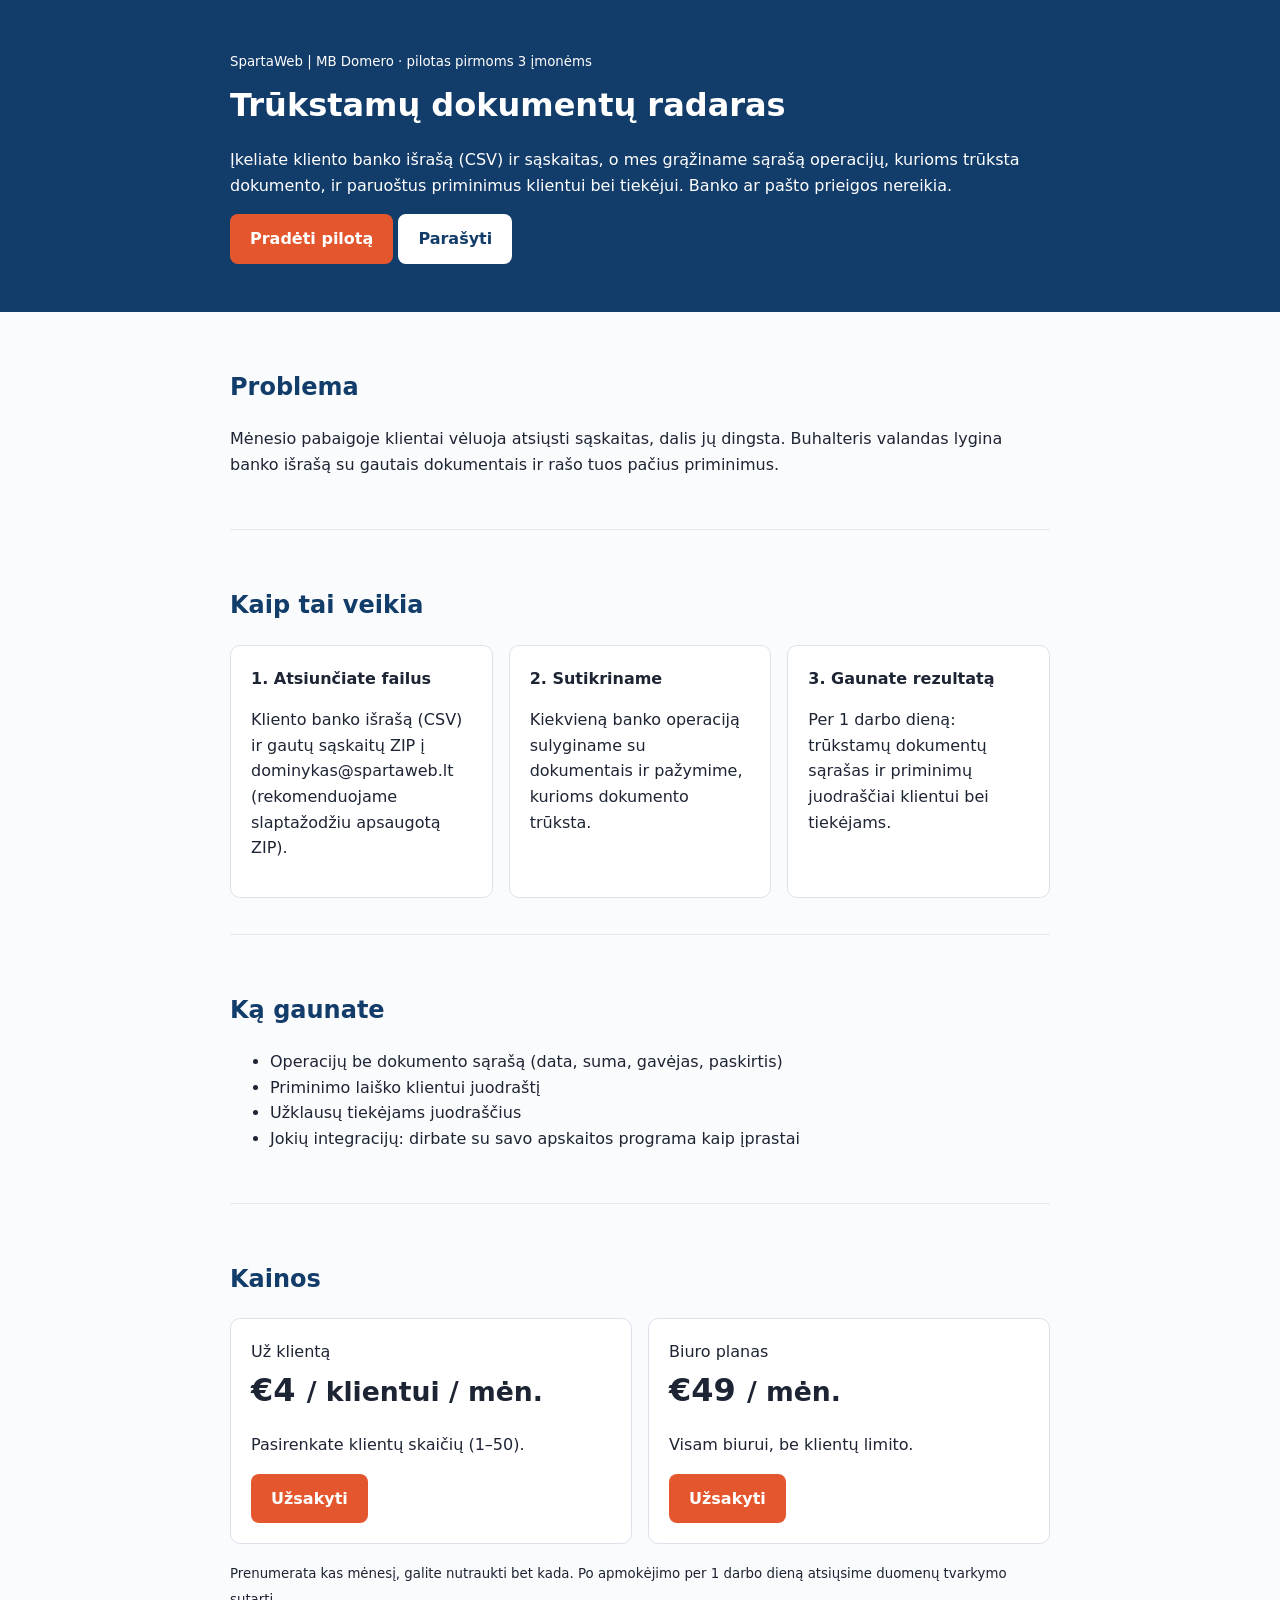
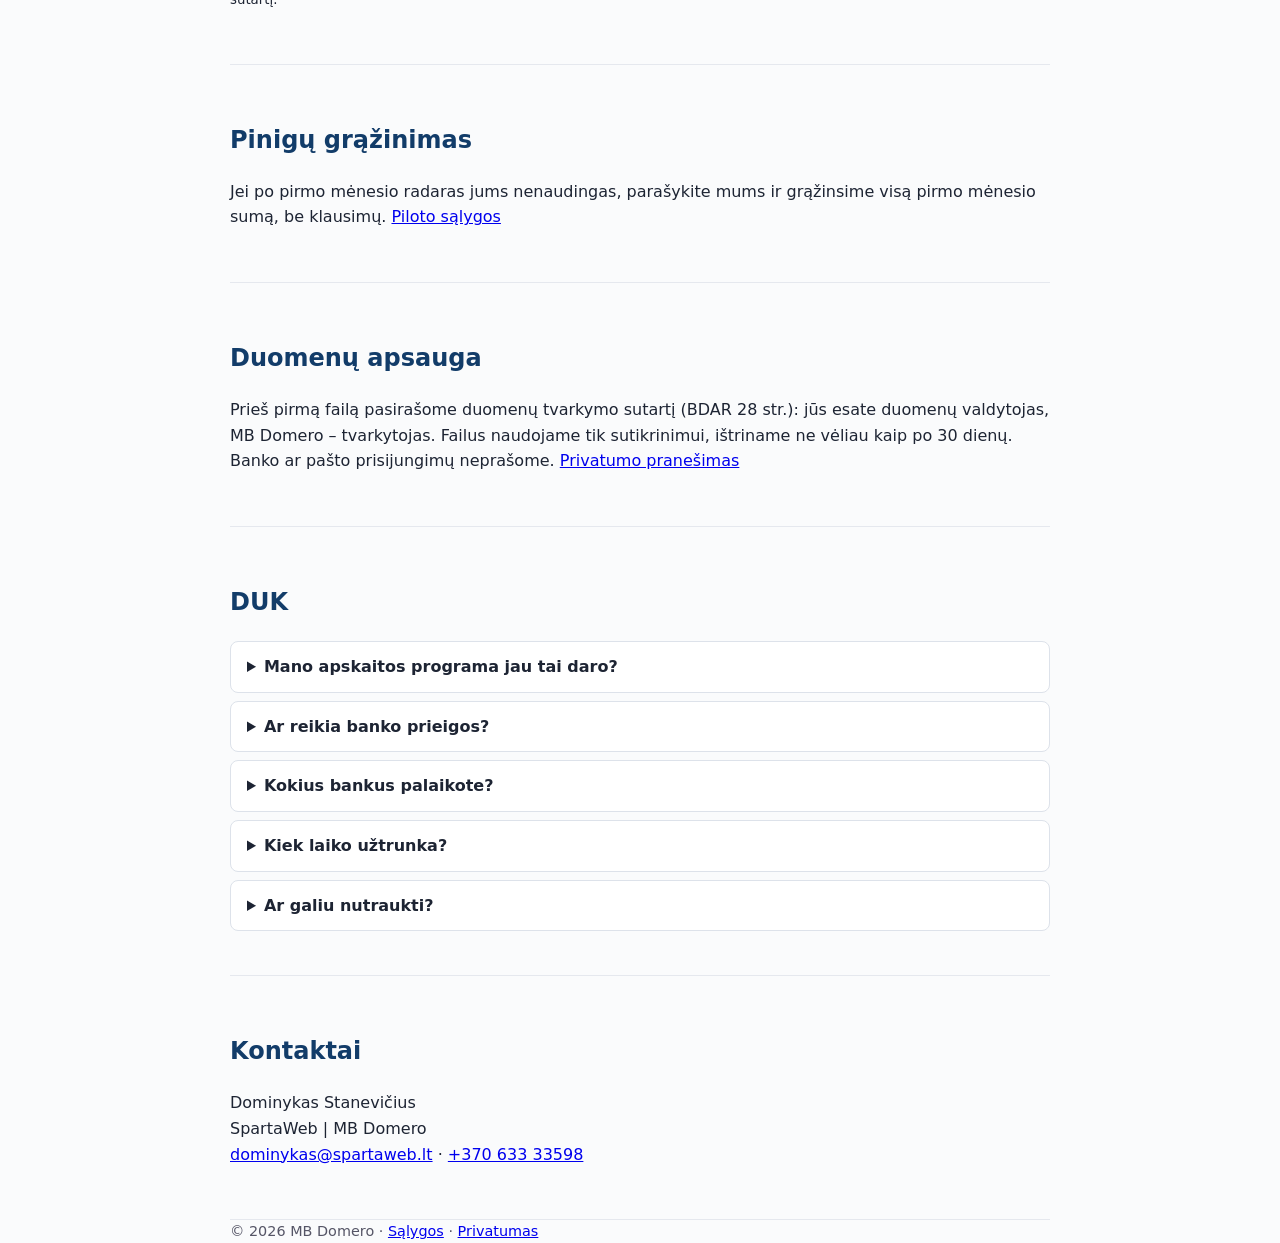
==== index.html @ 7cc7ab01 "SIG-021 radaras pilot page" ====
<!doctype html><html lang="lt"><head><meta charset="utf-8"><meta name="viewport" content="width=device-width,initial-scale=1">
<title>Trūkstamų dokumentų radaras buhalterinėms įmonėms | SpartaWeb</title><meta name="description" content="Įkelkite kliento banko išrašą ir gaukite sąrašą operacijų, kurioms trūksta dokumento, bei paruoštus priminimus.">
<link rel="stylesheet" href="style.css"></head><body>
<header><div class="w"><small>SpartaWeb | MB Domero · pilotas pirmoms 3 įmonėms</small>
<h1>Trūkstamų dokumentų radaras</h1><p>Įkeliate kliento banko išrašą (CSV) ir sąskaitas, o mes grąžiname sąrašą operacijų, kurioms trūksta dokumento, ir paruoštus priminimus klientui bei tiekėjui. Banko ar pašto prieigos nereikia.</p>
<a class="btn" href="#kainos">Pradėti pilotą</a> <a class="btn alt" href="mailto:dominykas@spartaweb.lt">Parašyti</a></div></header>
<main class="w">
<section><h2>Problema</h2><p>Mėnesio pabaigoje klientai vėluoja atsiųsti sąskaitas, dalis jų dingsta. Buhalteris valandas lygina banko išrašą su gautais dokumentais ir rašo tuos pačius priminimus.</p></section>
<section><h2>Kaip tai veikia</h2><div class="cards">
<div class="card"><b>1. Atsiunčiate failus</b><p>Kliento banko išrašą (CSV) ir gautų sąskaitų ZIP į dominykas@spartaweb.lt (rekomenduojame slaptažodžiu apsaugotą ZIP).</p></div>
<div class="card"><b>2. Sutikriname</b><p>Kiekvieną banko operaciją sulyginame su dokumentais ir pažymime, kurioms dokumento trūksta.</p></div>
<div class="card"><b>3. Gaunate rezultatą</b><p>Per 1 darbo dieną: trūkstamų dokumentų sąrašas ir priminimų juodraščiai klientui bei tiekėjams.</p></div></div></section>
<section><h2>Ką gaunate</h2><ul><li>Operacijų be dokumento sąrašą (data, suma, gavėjas, paskirtis)</li><li>Priminimo laiško klientui juodraštį</li><li>Užklausų tiekėjams juodraščius</li><li>Jokių integracijų: dirbate su savo apskaitos programa kaip įprastai</li></ul></section>
<section id="kainos"><h2>Kainos</h2><div class="cards">
<div class="card"><div>Už klientą</div><div class="price">€4 <small>/ klientui / mėn.</small></div><p>Pasirenkate klientų skaičių (1–50).</p><a class="btn" href="https://buy.stripe.com/7sY28t3O4d5g0zm7ZP8bS00">Užsakyti</a></div>
<div class="card"><div>Biuro planas</div><div class="price">€49 <small>/ mėn.</small></div><p>Visam biurui, be klientų limito.</p><a class="btn" href="https://buy.stripe.com/14A6oJ84kd5g95Sbc18bS01">Užsakyti</a></div></div>
<p><small>Prenumerata kas mėnesį, galite nutraukti bet kada. Po apmokėjimo per 1 darbo dieną atsiųsime duomenų tvarkymo sutartį.</small></p></section>
<section><h2>Pinigų grąžinimas</h2><p>Jei po pirmo mėnesio radaras jums nenaudingas, parašykite mums ir grąžinsime visą pirmo mėnesio sumą, be klausimų. <a href="salygos.html">Piloto sąlygos</a></p></section>
<section><h2>Duomenų apsauga</h2><p>Prieš pirmą failą pasirašome duomenų tvarkymo sutartį (BDAR 28 str.): jūs esate duomenų valdytojas, MB Domero – tvarkytojas. Failus naudojame tik sutikrinimui, ištriname ne vėliau kaip po 30 dienų. Banko ar pašto prisijungimų neprašome. <a href="privatumas.html">Privatumo pranešimas</a></p></section>
<section><h2>DUK</h2>
<details><summary>Mano apskaitos programa jau tai daro?</summary><p>Daugelis programų importuoja banko išrašus ir sudengia skolas, bet nerodo, kuriai išmokai trūksta dokumento, ir neparuošia priminimų. Pilote tai patikrinsite patys – jei nebus naudos, grąžinsime pinigus.</p></details>
<details><summary>Ar reikia banko prieigos?</summary><p>Ne. Užtenka išrašo CSV, kurį eksportuojate iš banko ar apskaitos programos.</p></details>
<details><summary>Kokius bankus palaikote?</summary><p>Swedbank, SEB, Luminor, Šiaulių banką, Revolut ir kitus, jei išrašas yra CSV formatu.</p></details>
<details><summary>Kiek laiko užtrunka?</summary><p>Rezultatą atsiunčiame per 1 darbo dieną nuo failų gavimo.</p></details>
<details><summary>Ar galiu nutraukti?</summary><p>Taip, bet kada. Prenumerata baigsis apmokėto mėnesio pabaigoje.</p></details></section>
<section><h2>Kontaktai</h2><p>Dominykas Stanevičius<br>SpartaWeb | MB Domero<br><a href="mailto:dominykas@spartaweb.lt">dominykas@spartaweb.lt</a> · <a href="tel:+37063333598">+370 633 33598</a></p></section>
</main><footer class="w">© 2026 MB Domero · <a href="salygos.html">Sąlygos</a> · <a href="privatumas.html">Privatumas</a></footer></body></html>
---- style.css ----
*{box-sizing:border-box}body{margin:0;font-family:system-ui,-apple-system,Segoe UI,Roboto,sans-serif;color:#1d2433;line-height:1.6;background:#fafbfc}
.w{max-width:860px;margin:0 auto;padding:0 20px}header{background:#123c69;color:#fff;padding:48px 0}header h1{font-size:2rem;margin:.2em 0}
section{padding:36px 0;border-bottom:1px solid #e5e8ee}h2{color:#123c69}.cards{display:grid;grid-template-columns:repeat(auto-fit,minmax(240px,1fr));gap:16px}
.card{background:#fff;border:1px solid #dde2ea;border-radius:10px;padding:20px}.price{font-size:2rem;font-weight:700}
.btn{display:inline-block;background:#e4572e;color:#fff;padding:12px 20px;border-radius:8px;text-decoration:none;font-weight:600}.btn.alt{background:#fff;color:#123c69}
details{background:#fff;border:1px solid #dde2ea;border-radius:8px;padding:12px 16px;margin:8px 0}summary{font-weight:600;cursor:pointer}footer{padding:28px 0;font-size:.9rem;color:#556}
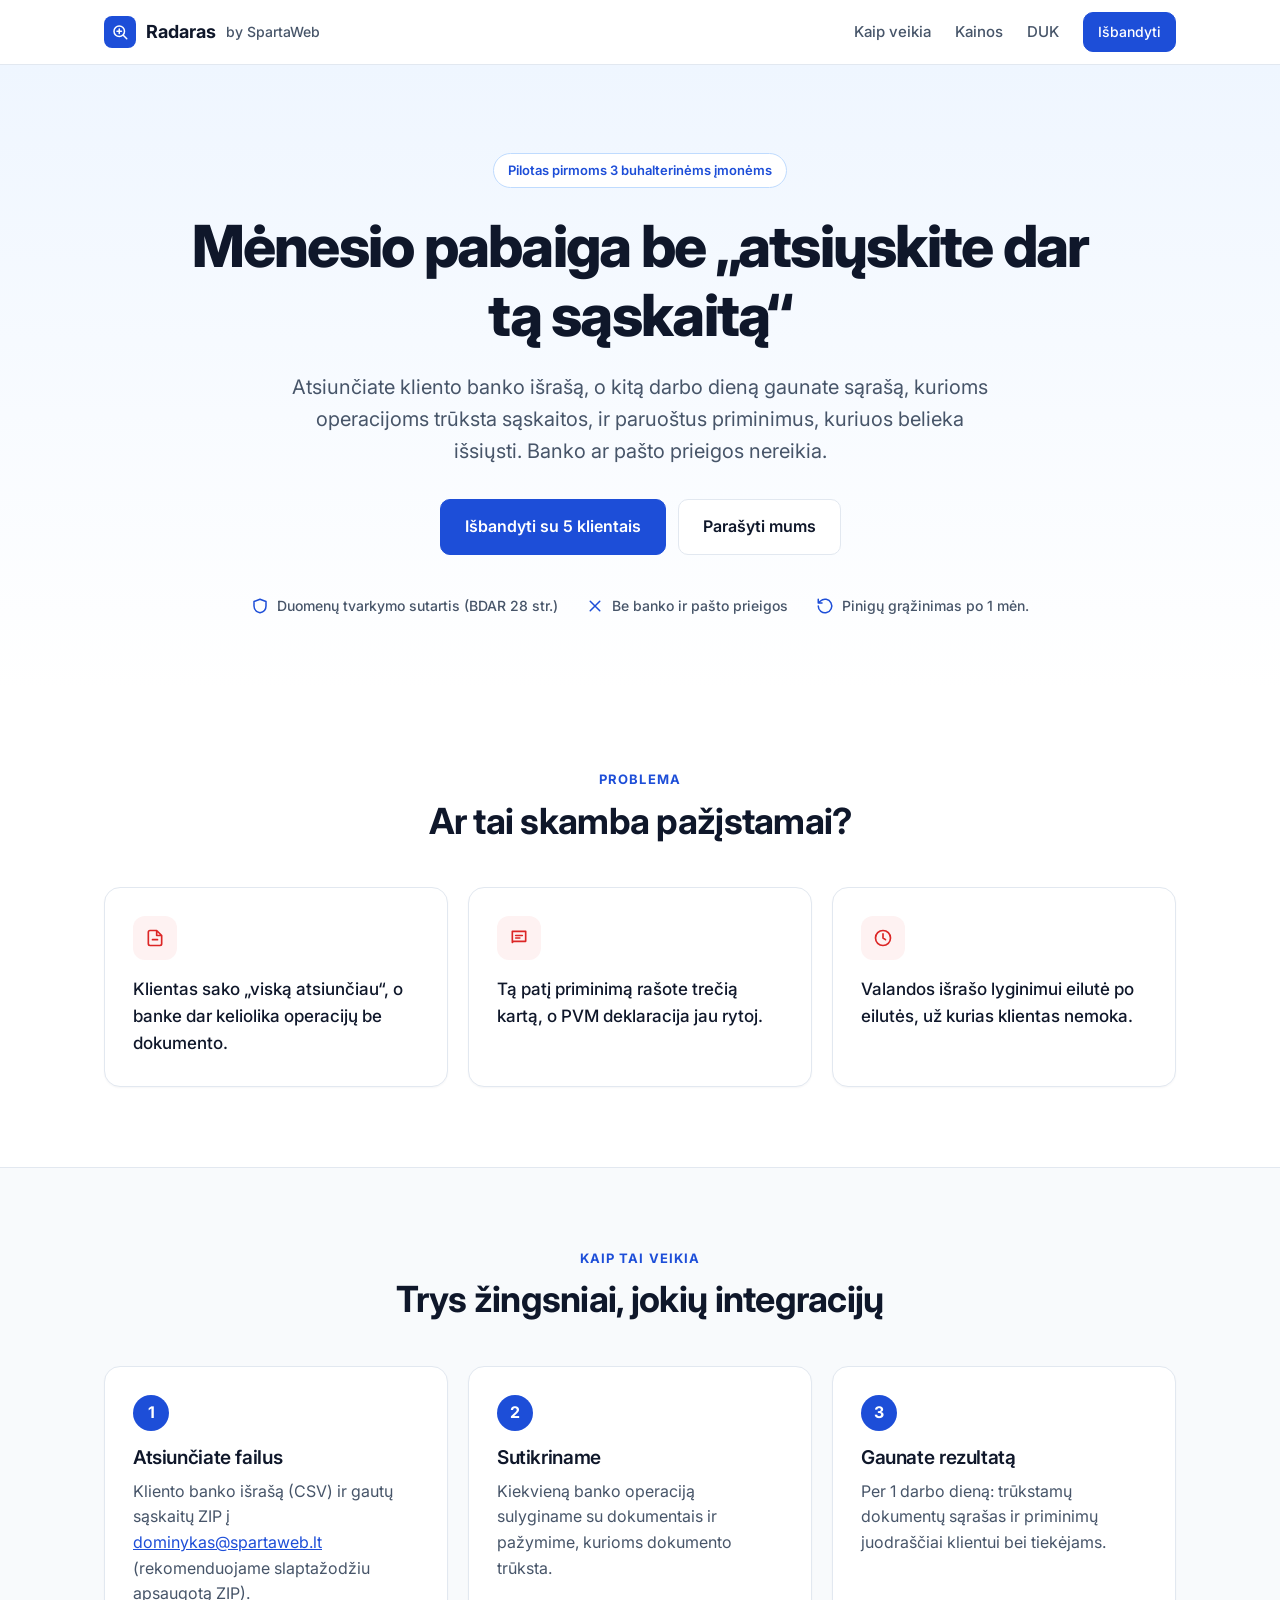
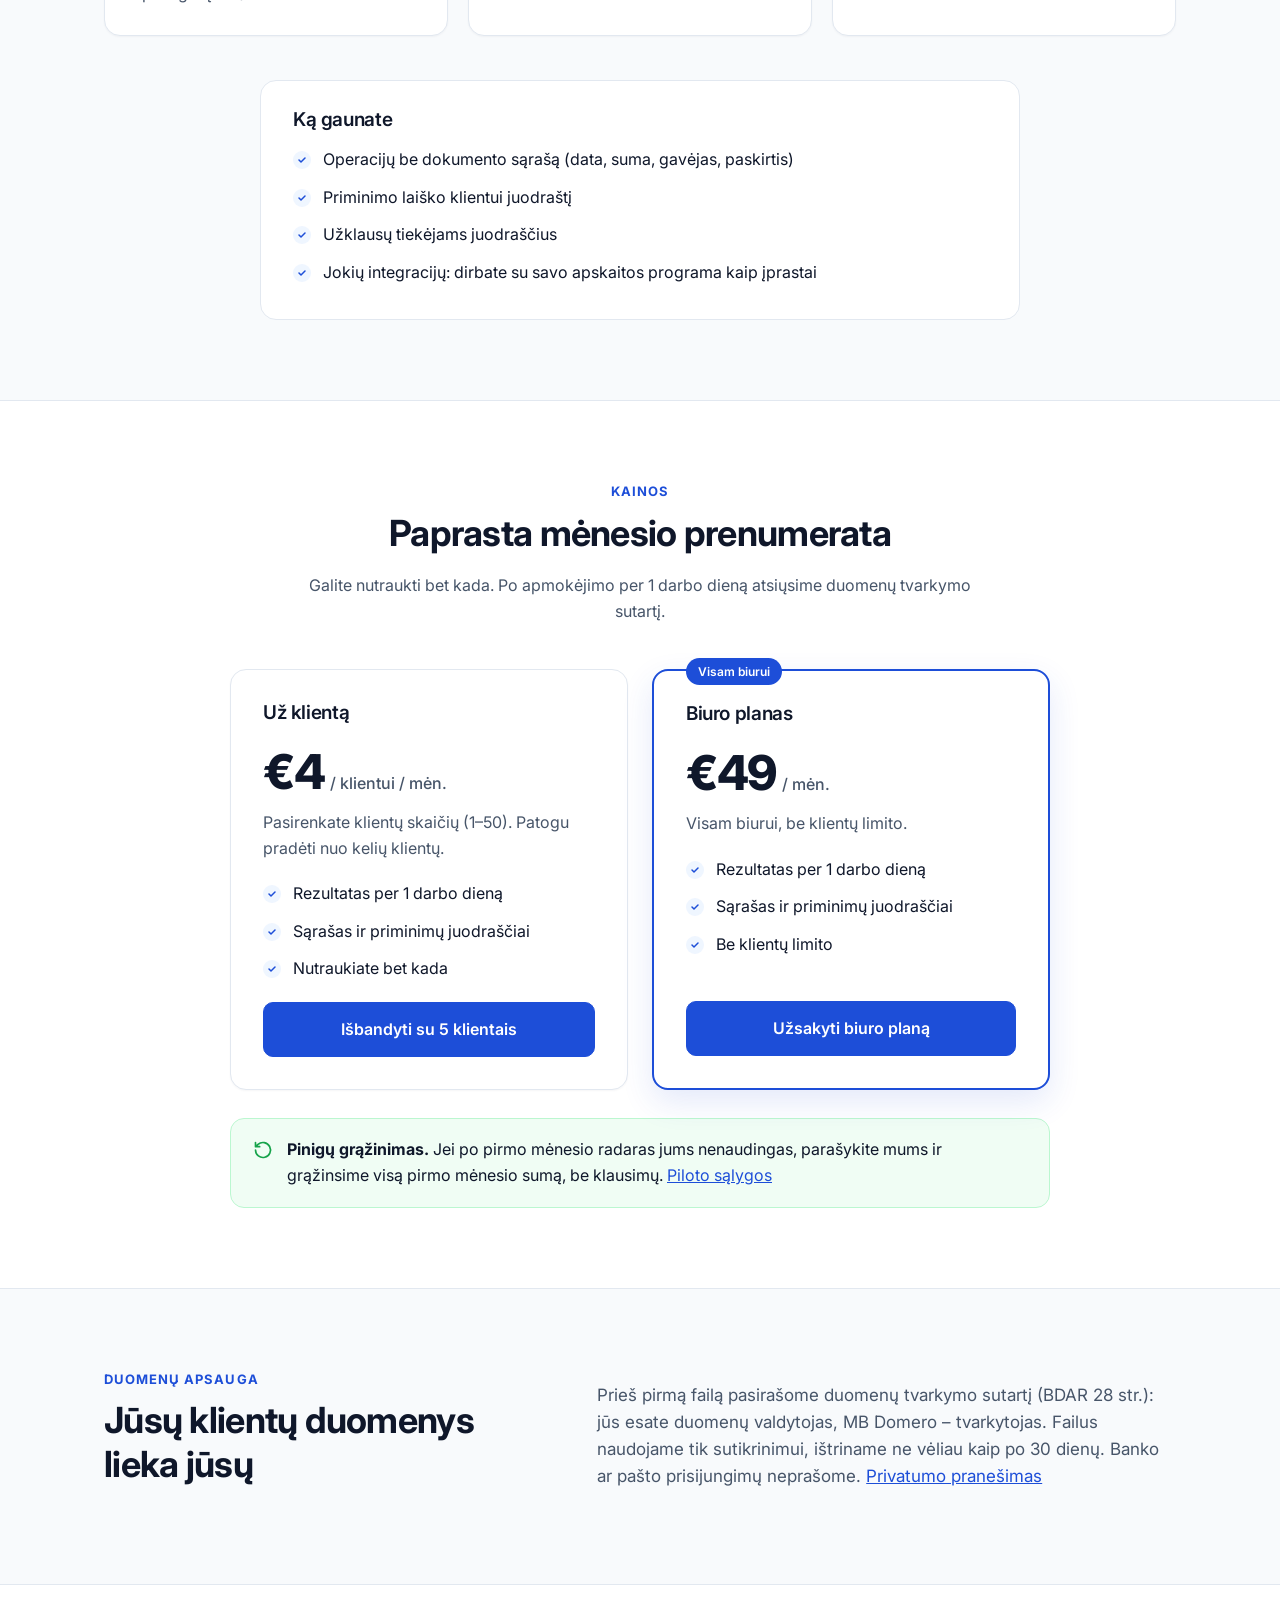
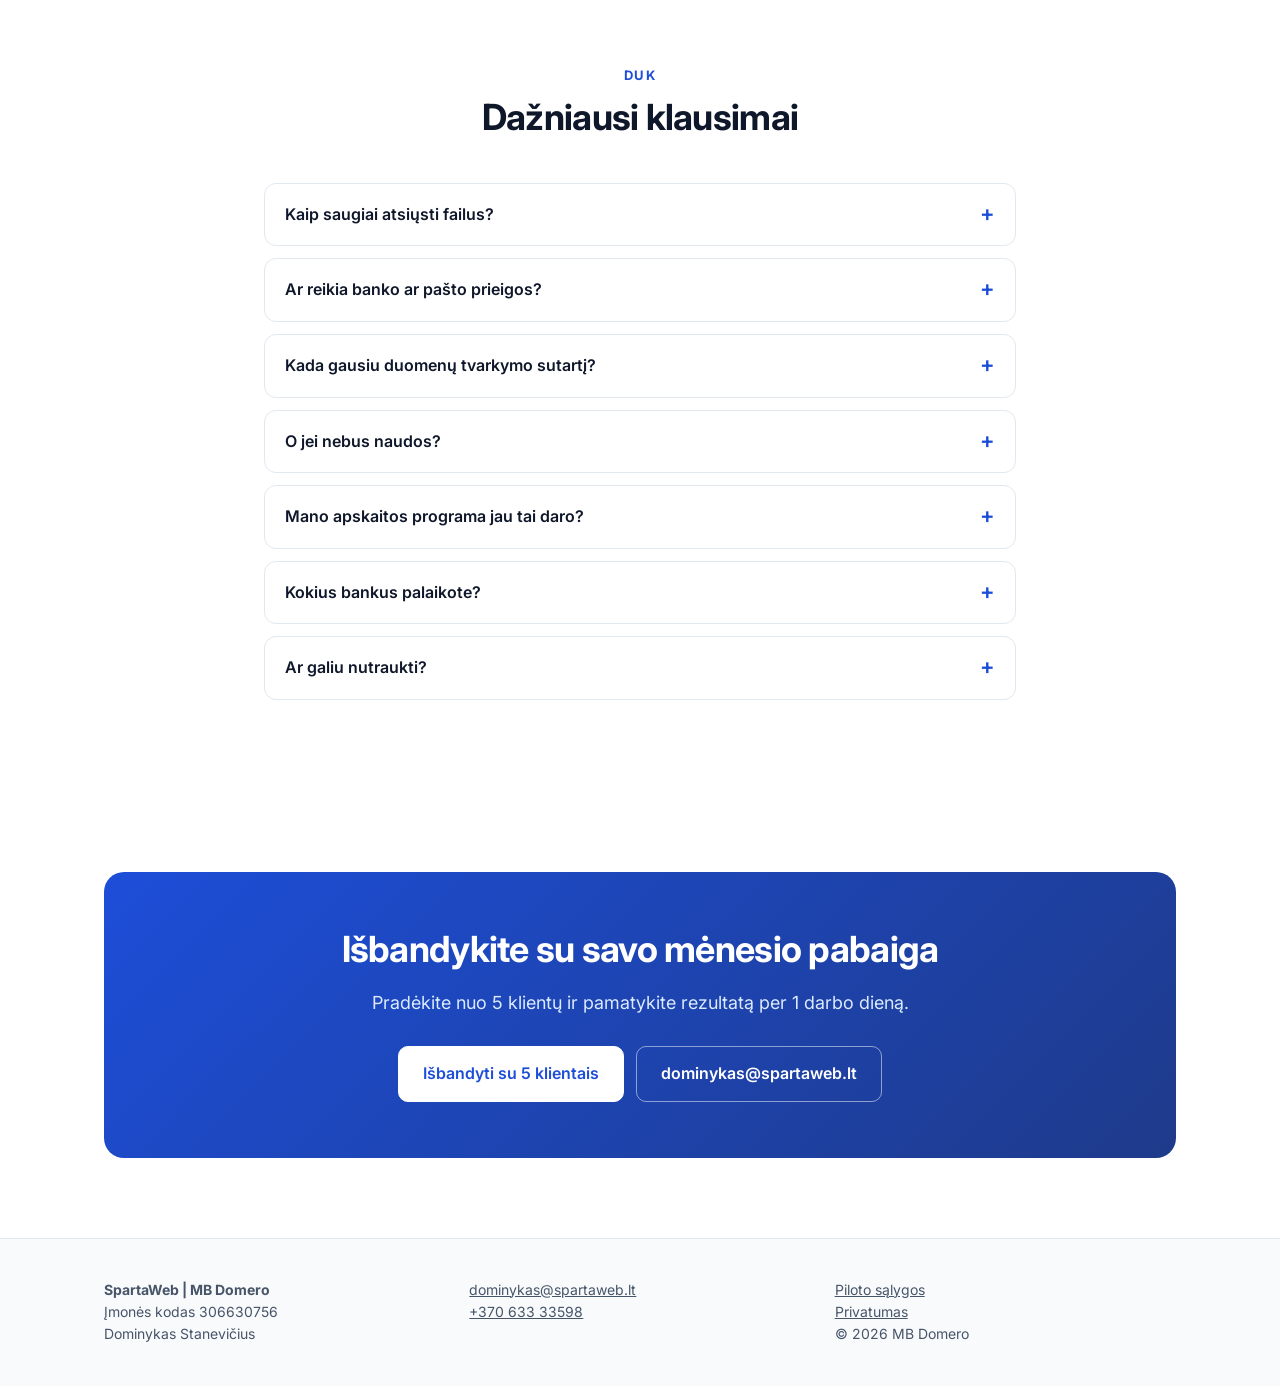
==== commit 6271d9a6: "Redesign: professional B2B look, customer-language copy, DUK" ====
--- a/index.html
+++ b/index.html
@@ -1,27 +1,75 @@
 <!doctype html><html lang="lt"><head><meta charset="utf-8"><meta name="viewport" content="width=device-width,initial-scale=1">
-<title>Trūkstamų dokumentų radaras buhalterinėms įmonėms | SpartaWeb</title><meta name="description" content="Įkelkite kliento banko išrašą ir gaukite sąrašą operacijų, kurioms trūksta dokumento, bei paruoštus priminimus.">
+<title>Trūkstamų dokumentų radaras buhalterinėms įmonėms | SpartaWeb</title>
+<meta name="description" content="Atsiunčiate kliento banko išrašą, o kitą darbo dieną gaunate sąrašą operacijų be sąskaitos ir paruoštus priminimus.">
+<link rel="preconnect" href="https://fonts.googleapis.com"><link rel="preconnect" href="https://fonts.gstatic.com" crossorigin>
+<link href="https://fonts.googleapis.com/css2?family=Inter:wght@400;500;600;700;800&display=swap" rel="stylesheet">
 <link rel="stylesheet" href="style.css"></head><body>
-<header><div class="w"><small>SpartaWeb | MB Domero · pilotas pirmoms 3 įmonėms</small>
-<h1>Trūkstamų dokumentų radaras</h1><p>Įkeliate kliento banko išrašą (CSV) ir sąskaitas, o mes grąžiname sąrašą operacijų, kurioms trūksta dokumento, ir paruoštus priminimus klientui bei tiekėjui. Banko ar pašto prieigos nereikia.</p>
-<a class="btn" href="#kainos">Pradėti pilotą</a> <a class="btn alt" href="mailto:dominykas@spartaweb.lt">Parašyti</a></div></header>
-<main class="w">
-<section><h2>Problema</h2><p>Mėnesio pabaigoje klientai vėluoja atsiųsti sąskaitas, dalis jų dingsta. Buhalteris valandas lygina banko išrašą su gautais dokumentais ir rašo tuos pačius priminimus.</p></section>
-<section><h2>Kaip tai veikia</h2><div class="cards">
-<div class="card"><b>1. Atsiunčiate failus</b><p>Kliento banko išrašą (CSV) ir gautų sąskaitų ZIP į dominykas@spartaweb.lt (rekomenduojame slaptažodžiu apsaugotą ZIP).</p></div>
-<div class="card"><b>2. Sutikriname</b><p>Kiekvieną banko operaciją sulyginame su dokumentais ir pažymime, kurioms dokumento trūksta.</p></div>
-<div class="card"><b>3. Gaunate rezultatą</b><p>Per 1 darbo dieną: trūkstamų dokumentų sąrašas ir priminimų juodraščiai klientui bei tiekėjams.</p></div></div></section>
-<section><h2>Ką gaunate</h2><ul><li>Operacijų be dokumento sąrašą (data, suma, gavėjas, paskirtis)</li><li>Priminimo laiško klientui juodraštį</li><li>Užklausų tiekėjams juodraščius</li><li>Jokių integracijų: dirbate su savo apskaitos programa kaip įprastai</li></ul></section>
-<section id="kainos"><h2>Kainos</h2><div class="cards">
-<div class="card"><div>Už klientą</div><div class="price">€4 <small>/ klientui / mėn.</small></div><p>Pasirenkate klientų skaičių (1–50).</p><a class="btn" href="https://buy.stripe.com/7sY28t3O4d5g0zm7ZP8bS00">Užsakyti</a></div>
-<div class="card"><div>Biuro planas</div><div class="price">€49 <small>/ mėn.</small></div><p>Visam biurui, be klientų limito.</p><a class="btn" href="https://buy.stripe.com/14A6oJ84kd5g95Sbc18bS01">Užsakyti</a></div></div>
-<p><small>Prenumerata kas mėnesį, galite nutraukti bet kada. Po apmokėjimo per 1 darbo dieną atsiųsime duomenų tvarkymo sutartį.</small></p></section>
-<section><h2>Pinigų grąžinimas</h2><p>Jei po pirmo mėnesio radaras jums nenaudingas, parašykite mums ir grąžinsime visą pirmo mėnesio sumą, be klausimų. <a href="salygos.html">Piloto sąlygos</a></p></section>
-<section><h2>Duomenų apsauga</h2><p>Prieš pirmą failą pasirašome duomenų tvarkymo sutartį (BDAR 28 str.): jūs esate duomenų valdytojas, MB Domero – tvarkytojas. Failus naudojame tik sutikrinimui, ištriname ne vėliau kaip po 30 dienų. Banko ar pašto prisijungimų neprašome. <a href="privatumas.html">Privatumo pranešimas</a></p></section>
-<section><h2>DUK</h2>
+<nav class="nav"><div class="w nav-in"><a class="logo" href="index.html"><span class="mark"><svg viewBox="0 0 24 24" width="18" height="18" fill="none" stroke="currentColor" stroke-width="2.2" stroke-linecap="round"><circle cx="11" cy="11" r="7"/><path d="M21 21l-4.3-4.3M8 11h6M11 8v6"/></svg></span>Radaras <span class="by">by SpartaWeb</span></a>
+<div class="nav-links"><a href="#kaip">Kaip veikia</a><a href="#kainos">Kainos</a><a href="#duk">DUK</a><a class="btn sm" href="#kainos">Išbandyti</a></div></div></nav>
+
+<header class="hero"><div class="w">
+<span class="pill">Pilotas pirmoms 3 buhalterinėms įmonėms</span>
+<h1>Mėnesio pabaiga be „atsiųskite dar tą sąskaitą“</h1>
+<p class="lead">Atsiunčiate kliento banko išrašą, o kitą darbo dieną gaunate sąrašą, kurioms operacijoms trūksta sąskaitos, ir paruoštus priminimus, kuriuos belieka išsiųsti. Banko ar pašto prieigos nereikia.</p>
+<div class="cta"><a class="btn lg" href="#kainos">Išbandyti su 5 klientais</a><a class="btn ghost lg" href="mailto:dominykas@spartaweb.lt">Parašyti mums</a></div>
+<ul class="trust">
+<li><svg viewBox="0 0 24 24"><path d="M12 3l8 3v6c0 5-3.5 8-8 9-4.5-1-8-4-8-9V6z"/></svg>Duomenų tvarkymo sutartis (BDAR 28 str.)</li>
+<li><svg viewBox="0 0 24 24"><path d="M3 12h18M12 3v18" transform="rotate(45 12 12)"/></svg>Be banko ir pašto prieigos</li>
+<li><svg viewBox="0 0 24 24"><path d="M3 12a9 9 0 1 0 3-6.7L3 8M3 3v5h5"/></svg>Pinigų grąžinimas po 1 mėn.</li>
+</ul></div></header>
+
+<main>
+<section class="w sec"><div class="sec-h"><span class="eyebrow">Problema</span><h2>Ar tai skamba pažįstamai?</h2></div>
+<div class="grid3">
+<div class="card prob"><span class="ic"><svg viewBox="0 0 24 24"><path d="M14 3H6a2 2 0 0 0-2 2v14a2 2 0 0 0 2 2h12a2 2 0 0 0 2-2V9zM14 3v6h6M9 14l6 0"/></svg></span><p>Klientas sako „viską atsiunčiau“, o banke dar keliolika operacijų be dokumento.</p></div>
+<div class="card prob"><span class="ic"><svg viewBox="0 0 24 24"><path d="M4 4h16v12H5.2L4 17.2zM8 9h8M8 12h5"/></svg></span><p>Tą patį priminimą rašote trečią kartą, o PVM deklaracija jau rytoj.</p></div>
+<div class="card prob"><span class="ic"><svg viewBox="0 0 24 24"><circle cx="12" cy="12" r="9"/><path d="M12 7v5l3 2"/></svg></span><p>Valandos išrašo lyginimui eilutė po eilutės, už kurias klientas nemoka.</p></div>
+</div></section>
+
+<section id="kaip" class="band"><div class="w sec"><div class="sec-h"><span class="eyebrow">Kaip tai veikia</span><h2>Trys žingsniai, jokių integracijų</h2></div>
+<div class="grid3 steps">
+<div class="card"><span class="num">1</span><h3>Atsiunčiate failus</h3><p>Kliento banko išrašą (CSV) ir gautų sąskaitų ZIP į <a href="mailto:dominykas@spartaweb.lt">dominykas@spartaweb.lt</a> (rekomenduojame slaptažodžiu apsaugotą ZIP).</p></div>
+<div class="card"><span class="num">2</span><h3>Sutikriname</h3><p>Kiekvieną banko operaciją sulyginame su dokumentais ir pažymime, kurioms dokumento trūksta.</p></div>
+<div class="card"><span class="num">3</span><h3>Gaunate rezultatą</h3><p>Per 1 darbo dieną: trūkstamų dokumentų sąrašas ir priminimų juodraščiai klientui bei tiekėjams.</p></div>
+</div>
+<div class="gets"><h3>Ką gaunate</h3><ul class="checks">
+<li>Operacijų be dokumento sąrašą (data, suma, gavėjas, paskirtis)</li>
+<li>Priminimo laiško klientui juodraštį</li>
+<li>Užklausų tiekėjams juodraščius</li>
+<li>Jokių integracijų: dirbate su savo apskaitos programa kaip įprastai</li></ul></div>
+</div></section>
+
+<section id="kainos" class="w sec"><div class="sec-h"><span class="eyebrow">Kainos</span><h2>Paprasta mėnesio prenumerata</h2><p class="muted">Galite nutraukti bet kada. Po apmokėjimo per 1 darbo dieną atsiųsime duomenų tvarkymo sutartį.</p></div>
+<div class="prices">
+<div class="card price-card"><h3>Už klientą</h3><div class="price">€4<span>/ klientui / mėn.</span></div><p class="muted">Pasirenkate klientų skaičių (1–50). Patogu pradėti nuo kelių klientų.</p>
+<ul class="checks"><li>Rezultatas per 1 darbo dieną</li><li>Sąrašas ir priminimų juodraščiai</li><li>Nutraukiate bet kada</li></ul>
+<a class="btn lg block" href="https://buy.stripe.com/7sY28t3O4d5g0zm7ZP8bS00">Išbandyti su 5 klientais</a></div>
+<div class="card price-card hl"><span class="tag">Visam biurui</span><h3>Biuro planas</h3><div class="price">€49<span>/ mėn.</span></div><p class="muted">Visam biurui, be klientų limito.</p>
+<ul class="checks"><li>Rezultatas per 1 darbo dieną</li><li>Sąrašas ir priminimų juodraščiai</li><li>Be klientų limito</li></ul>
+<a class="btn lg block" href="https://buy.stripe.com/14A6oJ84kd5g95Sbc18bS01">Užsakyti biuro planą</a></div>
+</div>
+<div class="refund"><svg viewBox="0 0 24 24"><path d="M3 12a9 9 0 1 0 3-6.7L3 8M3 3v5h5"/></svg><p><b>Pinigų grąžinimas.</b> Jei po pirmo mėnesio radaras jums nenaudingas, parašykite mums ir grąžinsime visą pirmo mėnesio sumą, be klausimų. <a href="salygos.html">Piloto sąlygos</a></p></div>
+</section>
+
+<section class="band"><div class="w sec two">
+<div><span class="eyebrow">Duomenų apsauga</span><h2>Jūsų klientų duomenys lieka jūsų</h2></div>
+<p>Prieš pirmą failą pasirašome duomenų tvarkymo sutartį (BDAR 28 str.): jūs esate duomenų valdytojas, MB Domero – tvarkytojas. Failus naudojame tik sutikrinimui, ištriname ne vėliau kaip po 30 dienų. Banko ar pašto prisijungimų neprašome. <a href="privatumas.html">Privatumo pranešimas</a></p>
+</div></section>
+
+<section id="duk" class="w sec narrow"><div class="sec-h"><span class="eyebrow">DUK</span><h2>Dažniausi klausimai</h2></div>
+<details><summary>Kaip saugiai atsiųsti failus?</summary><p>Banko išrašą (CSV) ir sąskaitų ZIP atsiunčiate į dominykas@spartaweb.lt. Rekomenduojame ZIP apsaugoti slaptažodžiu. Failus naudojame tik sutikrinimui ir ištriname ne vėliau kaip po 30 dienų.</p></details>
+<details><summary>Ar reikia banko ar pašto prieigos?</summary><p>Ne. Užtenka išrašo CSV, kurį eksportuojate iš banko ar apskaitos programos. Banko ar pašto prisijungimų neprašome.</p></details>
+<details><summary>Kada gausiu duomenų tvarkymo sutartį?</summary><p>Per 1 darbo dieną po apmokėjimo. Ją pasirašome prieš pirmą failą.</p></details>
+<details><summary>O jei nebus naudos?</summary><p>Per 14 dienų nuo pirmo mėnesio pabaigos parašykite dominykas@spartaweb.lt – grąžinsime visą pirmo mėnesio sumą per 5 darbo dienas, priežasties nereikalaujame.</p></details>
 <details><summary>Mano apskaitos programa jau tai daro?</summary><p>Daugelis programų importuoja banko išrašus ir sudengia skolas, bet nerodo, kuriai išmokai trūksta dokumento, ir neparuošia priminimų. Pilote tai patikrinsite patys – jei nebus naudos, grąžinsime pinigus.</p></details>
-<details><summary>Ar reikia banko prieigos?</summary><p>Ne. Užtenka išrašo CSV, kurį eksportuojate iš banko ar apskaitos programos.</p></details>
 <details><summary>Kokius bankus palaikote?</summary><p>Swedbank, SEB, Luminor, Šiaulių banką, Revolut ir kitus, jei išrašas yra CSV formatu.</p></details>
-<details><summary>Kiek laiko užtrunka?</summary><p>Rezultatą atsiunčiame per 1 darbo dieną nuo failų gavimo.</p></details>
-<details><summary>Ar galiu nutraukti?</summary><p>Taip, bet kada. Prenumerata baigsis apmokėto mėnesio pabaigoje.</p></details></section>
-<section><h2>Kontaktai</h2><p>Dominykas Stanevičius<br>SpartaWeb | MB Domero<br><a href="mailto:dominykas@spartaweb.lt">dominykas@spartaweb.lt</a> · <a href="tel:+37063333598">+370 633 33598</a></p></section>
-</main><footer class="w">© 2026 MB Domero · <a href="salygos.html">Sąlygos</a> · <a href="privatumas.html">Privatumas</a></footer></body></html>
+<details><summary>Ar galiu nutraukti?</summary><p>Taip, bet kada. Prenumerata baigsis apmokėto mėnesio pabaigoje.</p></details>
+</section>
+
+<section class="w sec"><div class="final"><h2>Išbandykite su savo mėnesio pabaiga</h2><p>Pradėkite nuo 5 klientų ir pamatykite rezultatą per 1 darbo dieną.</p><div class="cta"><a class="btn lg light" href="https://buy.stripe.com/7sY28t3O4d5g0zm7ZP8bS00">Išbandyti su 5 klientais</a><a class="btn lg outline" href="mailto:dominykas@spartaweb.lt">dominykas@spartaweb.lt</a></div></div></section>
+</main>
+<footer class="foot"><div class="w foot-in">
+<div><b>SpartaWeb | MB Domero</b><br>Įmonės kodas 306630756<br>Dominykas Stanevičius</div>
+<div><a href="mailto:dominykas@spartaweb.lt">dominykas@spartaweb.lt</a><br><a href="tel:+37063333598">+370 633 33598</a></div>
+<div><a href="salygos.html">Piloto sąlygos</a><br><a href="privatumas.html">Privatumas</a><br>© 2026 MB Domero</div>
+</div></footer></body></html>
--- a/style.css
+++ b/style.css
@@ -1,6 +1,54 @@
-*{box-sizing:border-box}body{margin:0;font-family:system-ui,-apple-system,Segoe UI,Roboto,sans-serif;color:#1d2433;line-height:1.6;background:#fafbfc}
-.w{max-width:860px;margin:0 auto;padding:0 20px}header{background:#123c69;color:#fff;padding:48px 0}header h1{font-size:2rem;margin:.2em 0}
-section{padding:36px 0;border-bottom:1px solid #e5e8ee}h2{color:#123c69}.cards{display:grid;grid-template-columns:repeat(auto-fit,minmax(240px,1fr));gap:16px}
-.card{background:#fff;border:1px solid #dde2ea;border-radius:10px;padding:20px}.price{font-size:2rem;font-weight:700}
-.btn{display:inline-block;background:#e4572e;color:#fff;padding:12px 20px;border-radius:8px;text-decoration:none;font-weight:600}.btn.alt{background:#fff;color:#123c69}
-details{background:#fff;border:1px solid #dde2ea;border-radius:8px;padding:12px 16px;margin:8px 0}summary{font-weight:600;cursor:pointer}footer{padding:28px 0;font-size:.9rem;color:#556}
+:root{--ink:#0f172a;--mut:#475569;--line:#e2e8f0;--bg2:#f8fafc;--pri:#1d4ed8;--pri2:#1e40af;--soft:#eff6ff}
+*{box-sizing:border-box}html{scroll-behavior:smooth}
+body{margin:0;font-family:Inter,system-ui,-apple-system,"Segoe UI",sans-serif;color:var(--ink);line-height:1.6;font-size:16px;-webkit-font-smoothing:antialiased}
+a{color:var(--pri)}.w{max-width:1120px;margin:0 auto;padding:0 24px}
+h1,h2,h3{line-height:1.2;letter-spacing:-.02em;margin:0 0 .5em}h2{font-size:clamp(26px,3.2vw,36px);font-weight:700}h3{font-size:19px;font-weight:600}
+.muted{color:var(--mut)}
+svg{width:20px;height:20px;fill:none;stroke:currentColor;stroke-width:2;stroke-linecap:round;stroke-linejoin:round;flex:none}
+.nav{position:sticky;top:0;z-index:9;background:rgba(255,255,255,.92);backdrop-filter:blur(8px);border-bottom:1px solid var(--line)}
+.nav-in{display:flex;align-items:center;justify-content:space-between;height:64px}
+.logo{display:flex;align-items:center;gap:10px;font-weight:700;color:var(--ink);text-decoration:none;font-size:18px}
+.logo .by{font-weight:500;color:var(--mut);font-size:14px}
+.mark{display:grid;place-items:center;width:32px;height:32px;border-radius:8px;background:var(--pri);color:#fff}.mark svg{width:18px;height:18px}
+.nav-links{display:flex;align-items:center;gap:24px}.nav-links a{color:var(--mut);text-decoration:none;font-weight:500;font-size:15px}.nav-links a.btn{color:#fff}
+.btn{display:inline-flex;align-items:center;justify-content:center;background:var(--pri);color:#fff;padding:11px 20px;border-radius:10px;text-decoration:none;font-weight:600;border:1.5px solid var(--pri);transition:.15s}
+.btn:hover{background:var(--pri2);border-color:var(--pri2)}.btn.sm{padding:8px 14px;font-size:14px}.btn.lg{padding:14px 24px;font-size:16px}.btn.block{display:flex;width:100%}
+.btn.ghost{background:#fff;color:var(--ink);border-color:var(--line)}.btn.ghost:hover{border-color:#94a3b8}
+.btn.light{background:#fff;color:var(--pri);border-color:#fff}.btn.outline{background:transparent;color:#fff;border-color:rgba(255,255,255,.5)}
+.hero{background:linear-gradient(180deg,var(--soft),#fff);padding:88px 0 72px;text-align:center}
+.pill{display:inline-block;background:#fff;border:1px solid #bfdbfe;color:var(--pri);font-weight:600;font-size:13px;padding:6px 14px;border-radius:99px;margin-bottom:24px}
+.hero h1{font-size:clamp(34px,5.2vw,58px);font-weight:800;max-width:900px;margin:0 auto 20px;letter-spacing:-.03em}
+.lead{font-size:clamp(17px,2vw,20px);color:var(--mut);max-width:720px;margin:0 auto 32px}
+.cta{display:flex;gap:12px;justify-content:center;flex-wrap:wrap}
+.trust{list-style:none;padding:0;margin:40px 0 0;display:flex;gap:28px;justify-content:center;flex-wrap:wrap;color:var(--mut);font-size:14px;font-weight:500}
+.trust li{display:flex;align-items:center;gap:8px}.trust svg{color:var(--pri);width:18px;height:18px}
+.sec{padding:80px 24px}.sec-h{text-align:center;max-width:680px;margin:0 auto 44px}
+.eyebrow{display:block;color:var(--pri);font-weight:700;font-size:13px;text-transform:uppercase;letter-spacing:.08em;margin-bottom:10px}
+.band{background:var(--bg2);border-top:1px solid var(--line);border-bottom:1px solid var(--line)}
+.grid3{display:grid;grid-template-columns:repeat(3,1fr);gap:20px}
+.card{background:#fff;border:1px solid var(--line);border-radius:16px;padding:28px;box-shadow:0 1px 2px rgba(15,23,42,.04)}
+.card p{margin:0;color:var(--mut)}
+.prob p{color:var(--ink);font-weight:500;font-size:17px}
+.ic{display:grid;place-items:center;width:44px;height:44px;border-radius:12px;background:#fef2f2;color:#dc2626;margin-bottom:16px}
+.num{display:grid;place-items:center;width:36px;height:36px;border-radius:50%;background:var(--pri);color:#fff;font-weight:700;margin-bottom:16px}
+.gets{max-width:760px;margin:44px auto 0;background:#fff;border:1px solid var(--line);border-radius:16px;padding:28px 32px}
+.checks{list-style:none;padding:0;margin:0}.checks li{position:relative;padding:6px 0 6px 30px}
+.checks li:before{content:"";position:absolute;left:0;top:10px;width:18px;height:18px;border-radius:50%;background:var(--soft) url("data:image/svg+xml,%3Csvg xmlns='http://www.w3.org/2000/svg' viewBox='0 0 24 24' fill='none' stroke='%231d4ed8' stroke-width='3' stroke-linecap='round' stroke-linejoin='round'%3E%3Cpath d='M6 12l4 4 8-8'/%3E%3C/svg%3E") center/12px no-repeat}
+.prices{display:grid;grid-template-columns:repeat(2,1fr);gap:24px;max-width:820px;margin:0 auto}
+.price-card{position:relative;display:flex;flex-direction:column;gap:14px;padding:32px}.price-card .checks{flex:1}
+.price-card.hl{border:2px solid var(--pri);box-shadow:0 12px 32px rgba(29,78,216,.12)}
+.tag{position:absolute;top:-13px;left:32px;background:var(--pri);color:#fff;font-size:12px;font-weight:600;padding:4px 12px;border-radius:99px}
+.price{font-size:48px;font-weight:800;letter-spacing:-.03em;line-height:1}.price span{font-size:16px;font-weight:500;color:var(--mut);margin-left:6px;letter-spacing:0}
+.refund{display:flex;gap:14px;align-items:flex-start;max-width:820px;margin:28px auto 0;background:#f0fdf4;border:1px solid #bbf7d0;border-radius:14px;padding:18px 22px}.refund svg{color:#16a34a;margin-top:3px}.refund p{margin:0}
+.two{display:grid;grid-template-columns:1fr 1.3fr;gap:48px;align-items:center}.two p{color:var(--mut);font-size:17px;margin:0}
+.narrow{max-width:800px}
+details{border:1px solid var(--line);border-radius:12px;padding:0 20px;margin-bottom:12px;background:#fff}
+summary{cursor:pointer;font-weight:600;padding:18px 0;list-style:none;display:flex;justify-content:space-between;gap:16px}
+summary::-webkit-details-marker{display:none}summary:after{content:"+";color:var(--pri);font-size:22px;line-height:1}details[open] summary:after{content:"–"}
+details p{margin:0 0 18px;color:var(--mut)}
+.final{background:linear-gradient(135deg,var(--pri),#1e3a8a);color:#fff;border-radius:20px;padding:56px 32px;text-align:center}.final p{color:#dbeafe;margin:0 0 28px;font-size:18px}
+.foot{border-top:1px solid var(--line);background:var(--bg2);padding:40px 0;font-size:14px;color:var(--mut)}
+.foot-in{display:grid;grid-template-columns:repeat(3,1fr);gap:24px}.foot a{color:var(--mut)}
+/* vidiniai puslapiai */
+.doc{max-width:760px;padding:56px 24px 80px}.doc h1{font-size:clamp(28px,4vw,40px);font-weight:800}.doc h2{font-size:20px;margin-top:32px}.doc p{color:#334155}
+@media(max-width:860px){.grid3,.prices,.two,.foot-in{grid-template-columns:1fr}.nav-links a:not(.btn){display:none}.hero{padding:56px 0 48px}.sec{padding:56px 20px}.two{gap:16px}}
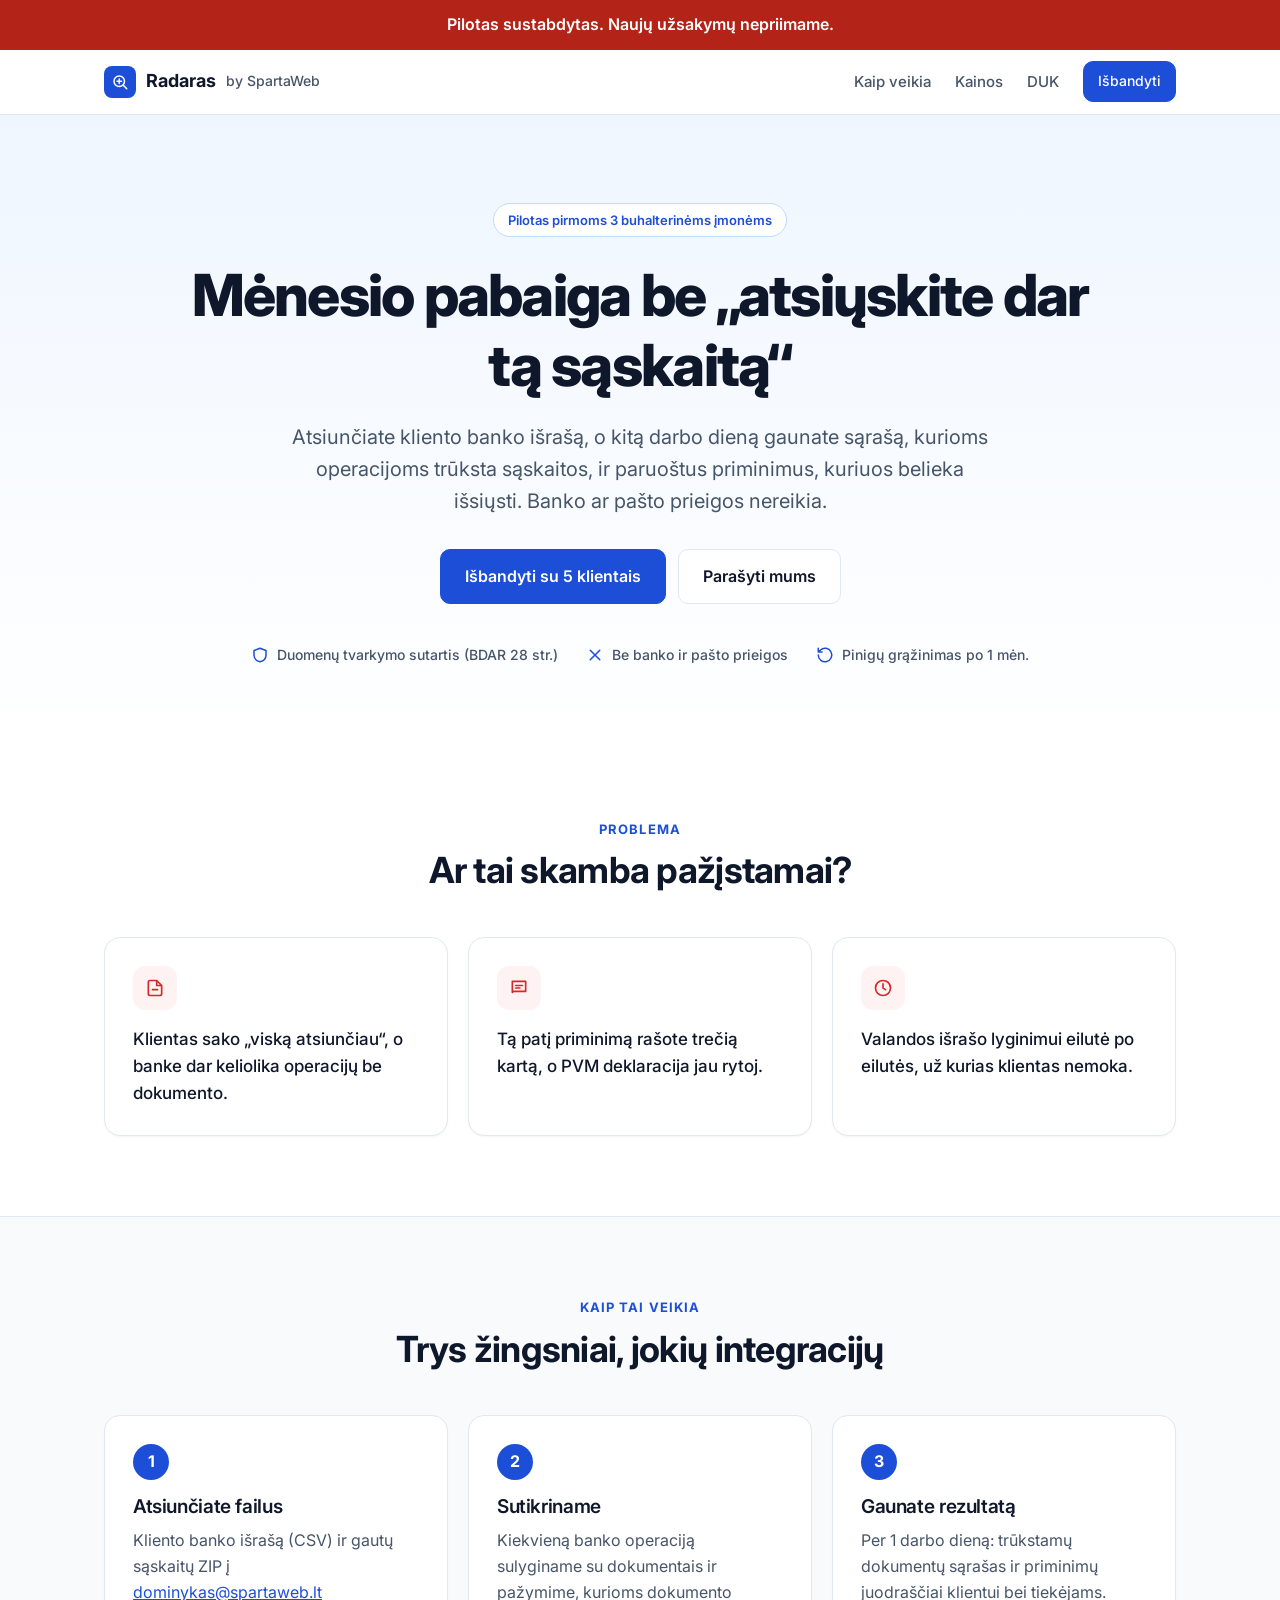
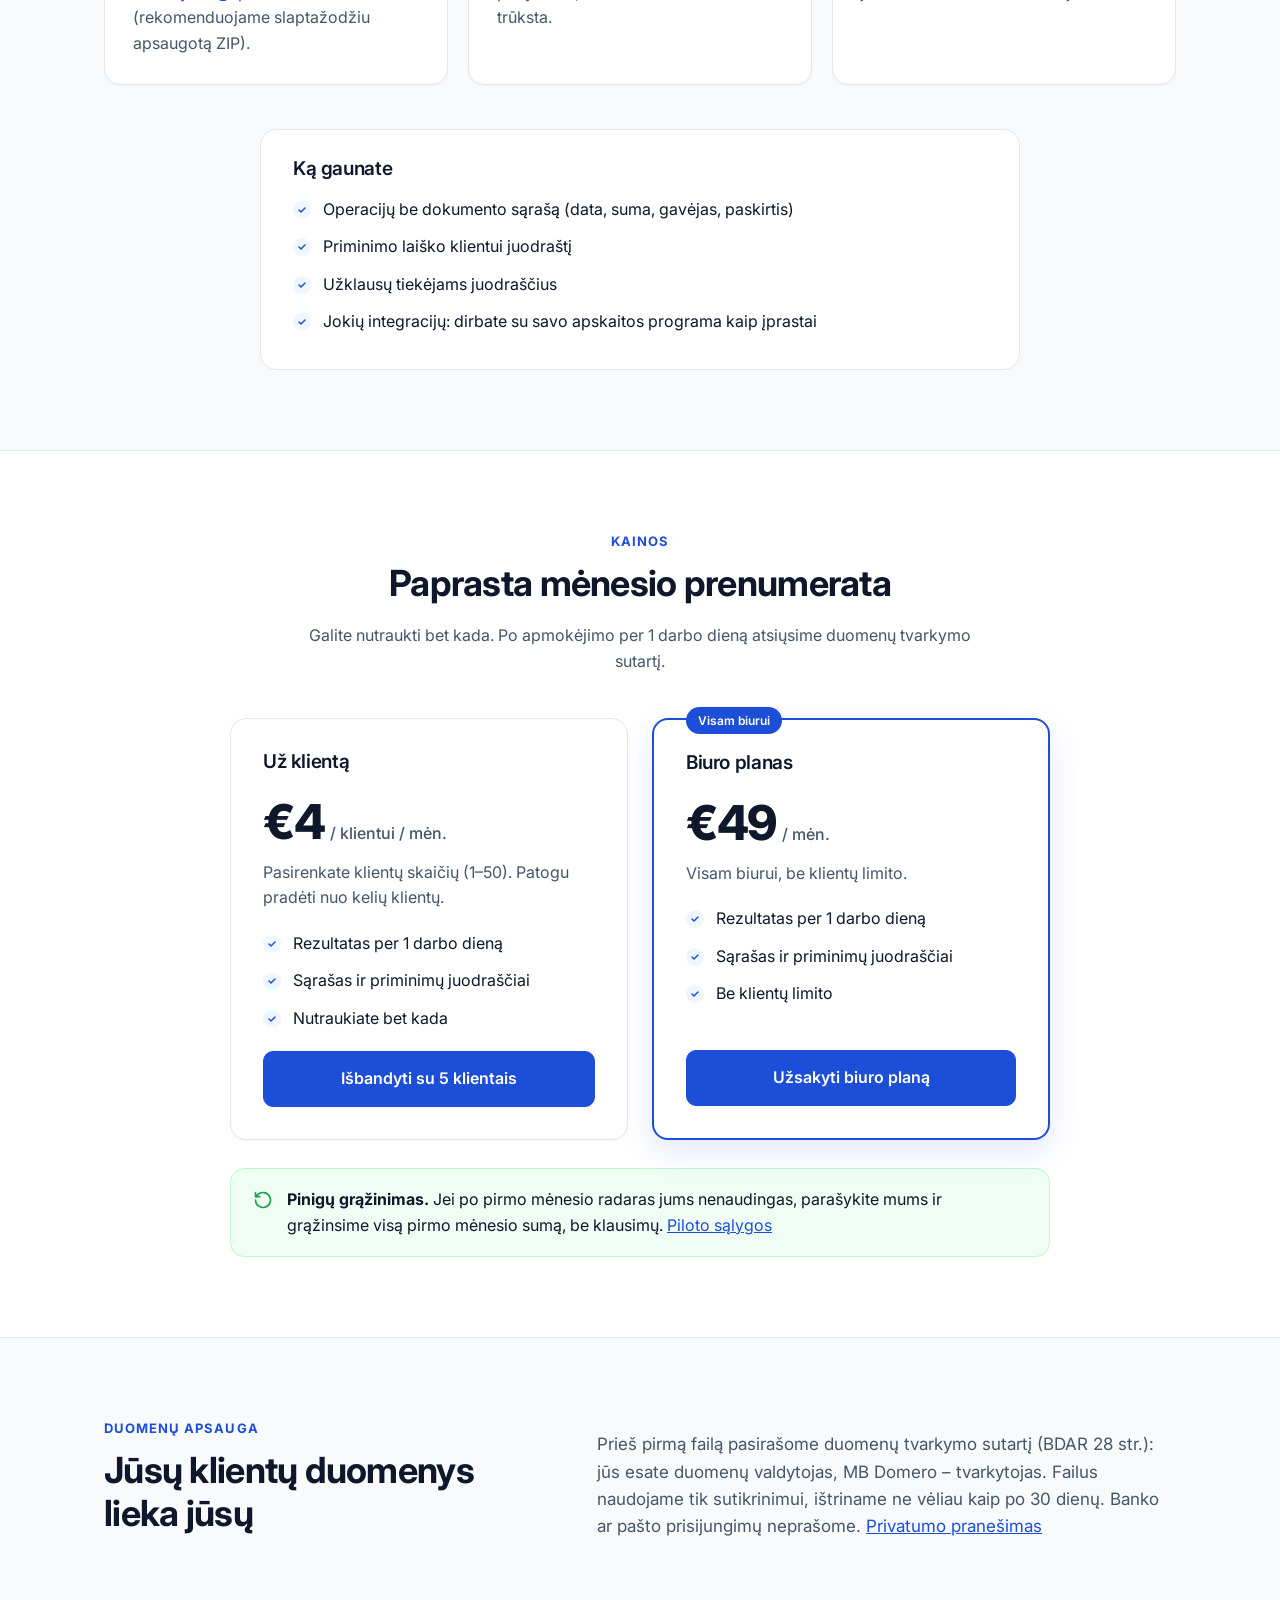
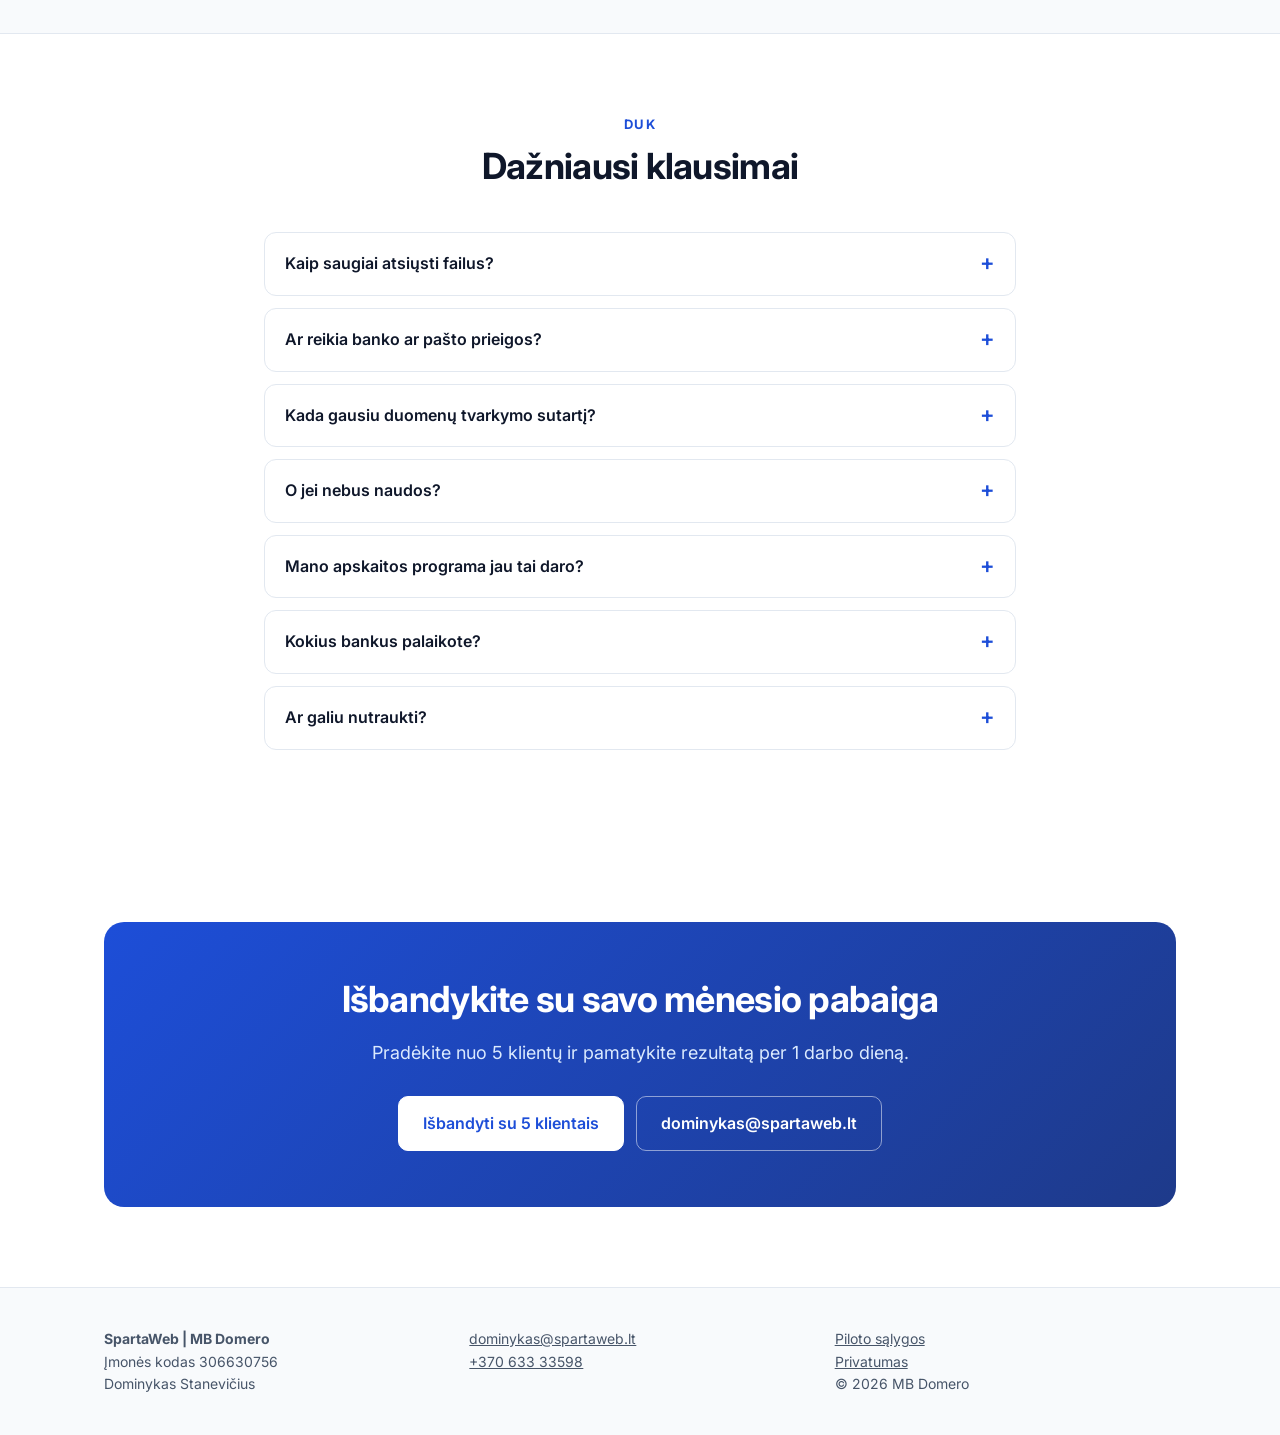
==== commit 43166b27: "Pilot stopped: banner, payment links removed" ====
--- a/index.html
+++ b/index.html
@@ -3,7 +3,7 @@
 <meta name="description" content="Atsiunčiate kliento banko išrašą, o kitą darbo dieną gaunate sąrašą operacijų be sąskaitos ir paruoštus priminimus.">
 <link rel="preconnect" href="https://fonts.googleapis.com"><link rel="preconnect" href="https://fonts.gstatic.com" crossorigin>
 <link href="https://fonts.googleapis.com/css2?family=Inter:wght@400;500;600;700;800&display=swap" rel="stylesheet">
-<link rel="stylesheet" href="style.css"></head><body>
+<link rel="stylesheet" href="style.css?v=2"></head><body><div style="background:#b42318;color:#fff;text-align:center;padding:12px 16px;font-weight:600">Pilotas sustabdytas. Naujų užsakymų nepriimame.</div>
 <nav class="nav"><div class="w nav-in"><a class="logo" href="index.html"><span class="mark"><svg viewBox="0 0 24 24" width="18" height="18" fill="none" stroke="currentColor" stroke-width="2.2" stroke-linecap="round"><circle cx="11" cy="11" r="7"/><path d="M21 21l-4.3-4.3M8 11h6M11 8v6"/></svg></span>Radaras <span class="by">by SpartaWeb</span></a>
 <div class="nav-links"><a href="#kaip">Kaip veikia</a><a href="#kainos">Kainos</a><a href="#duk">DUK</a><a class="btn sm" href="#kainos">Išbandyti</a></div></div></nav>
 
@@ -43,10 +43,10 @@
 <div class="prices">
 <div class="card price-card"><h3>Už klientą</h3><div class="price">€4<span>/ klientui / mėn.</span></div><p class="muted">Pasirenkate klientų skaičių (1–50). Patogu pradėti nuo kelių klientų.</p>
 <ul class="checks"><li>Rezultatas per 1 darbo dieną</li><li>Sąrašas ir priminimų juodraščiai</li><li>Nutraukiate bet kada</li></ul>
-<a class="btn lg block" href="https://buy.stripe.com/7sY28t3O4d5g0zm7ZP8bS00">Išbandyti su 5 klientais</a></div>
+<a class="btn lg block" href="#">Išbandyti su 5 klientais</a></div>
 <div class="card price-card hl"><span class="tag">Visam biurui</span><h3>Biuro planas</h3><div class="price">€49<span>/ mėn.</span></div><p class="muted">Visam biurui, be klientų limito.</p>
 <ul class="checks"><li>Rezultatas per 1 darbo dieną</li><li>Sąrašas ir priminimų juodraščiai</li><li>Be klientų limito</li></ul>
-<a class="btn lg block" href="https://buy.stripe.com/14A6oJ84kd5g95Sbc18bS01">Užsakyti biuro planą</a></div>
+<a class="btn lg block" href="#">Užsakyti biuro planą</a></div>
 </div>
 <div class="refund"><svg viewBox="0 0 24 24"><path d="M3 12a9 9 0 1 0 3-6.7L3 8M3 3v5h5"/></svg><p><b>Pinigų grąžinimas.</b> Jei po pirmo mėnesio radaras jums nenaudingas, parašykite mums ir grąžinsime visą pirmo mėnesio sumą, be klausimų. <a href="salygos.html">Piloto sąlygos</a></p></div>
 </section>
@@ -66,7 +66,7 @@
 <details><summary>Ar galiu nutraukti?</summary><p>Taip, bet kada. Prenumerata baigsis apmokėto mėnesio pabaigoje.</p></details>
 </section>
 
-<section class="w sec"><div class="final"><h2>Išbandykite su savo mėnesio pabaiga</h2><p>Pradėkite nuo 5 klientų ir pamatykite rezultatą per 1 darbo dieną.</p><div class="cta"><a class="btn lg light" href="https://buy.stripe.com/7sY28t3O4d5g0zm7ZP8bS00">Išbandyti su 5 klientais</a><a class="btn lg outline" href="mailto:dominykas@spartaweb.lt">dominykas@spartaweb.lt</a></div></div></section>
+<section class="w sec"><div class="final"><h2>Išbandykite su savo mėnesio pabaiga</h2><p>Pradėkite nuo 5 klientų ir pamatykite rezultatą per 1 darbo dieną.</p><div class="cta"><a class="btn lg light" href="#">Išbandyti su 5 klientais</a><a class="btn lg outline" href="mailto:dominykas@spartaweb.lt">dominykas@spartaweb.lt</a></div></div></section>
 </main>
 <footer class="foot"><div class="w foot-in">
 <div><b>SpartaWeb | MB Domero</b><br>Įmonės kodas 306630756<br>Dominykas Stanevičius</div>
